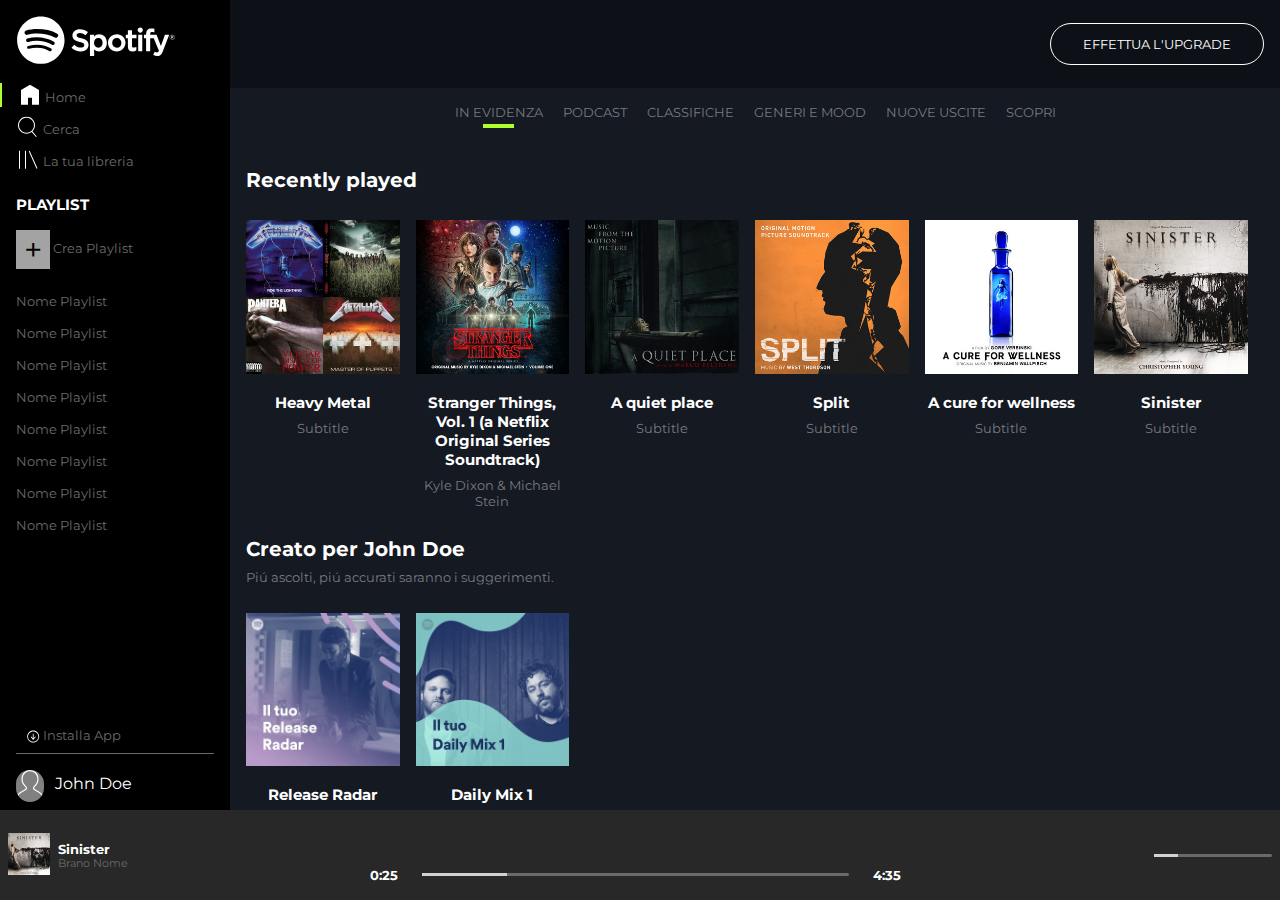
==== bonus/index.html @ 0488bb88 "bonus initial commit" ====
<!DOCTYPE html>
<html lang="en">
<head>
    <meta charset="UTF-8">
    <meta http-equiv="X-UA-Compatible" content="IE=edge">
    <meta name="viewport" content="width=device-width, initial-scale=1.0">
    <link rel="stylesheet" href="https://cdnjs.cloudflare.com/ajax/libs/font-awesome/6.2.0/css/all.min.css" integrity="sha512-xh6O/CkQoPOWDdYTDqeRdPCVd1SpvCA9XXcUnZS2FmJNp1coAFzvtCN9BmamE+4aHK8yyUHUSCcJHgXloTyT2A==" crossorigin="anonymous" referrerpolicy="no-referrer" />
    <link rel="preconnect" href="https://fonts.googleapis.com">
    <link rel="preconnect" href="https://fonts.gstatic.com" crossorigin>
    <link href="https://fonts.googleapis.com/css2?family=Montserrat:wght@600;800&display=swap" rel="stylesheet">
    <link rel="stylesheet" href="./assets/style.css">
    <title>Spotify Web</title>
</head>
<body>
    <div class="container">
        <div class="area_top d-flex">
            <div class="sidebar d-flex">
                <div class="sidebar_top">
                    <div class="logo">
                        <img class="large_logo" src="./assets/img/logo.svg" alt="">
                        <img class="small_logo" src="./assets/img/logo-small.svg" alt="">
                    </div>

                    <div class="menu">
                        <ul>
                            <li>
                                <img class="border_green" src="./assets/img/home.svg" alt="">
                                <span class="small_none">Home</span>
                            </li>
                            <li>
                                <img src="./assets/img/search.svg" alt="">
                                <span class="small_none">Cerca</span>
                            </li>
                            <li>
                                <img src="./assets/img/libreria.svg" alt="">
                                <span class="small_none">La tua libreria</span>
                            </li>
                        </ul>
                    </div>

                    <div class="playlist">
                        <h3>PLAYLIST</h3>
                        <div class="add_playlist">
                            <span id="add_grey">+</span>
                            <span> Crea Playlist</span>
                        </div>
                        <ul>
                            <li>
                                Nome Playlist
                            </li>
                            <li>
                                Nome Playlist
                            </li>
                            <li>
                                Nome Playlist
                            </li>
                            <li>
                                Nome Playlist
                            </li>
                            <li>
                                Nome Playlist
                            </li>
                            <li>
                                Nome Playlist
                            </li>
                            <li>
                                Nome Playlist
                            </li>
                            <li>
                                Nome Playlist
                            </li>
                        </ul>
                    </div>
                </div>

                <div class="sidebar_bottom">
                    <div class="install">
                        <img src="./assets/img/download.svg" alt="">
                        <span class="small_none"> Installa App</span>
                    </div>
                    <div class="account">
                        <img src="./assets/img/profile.svg" alt="">
                        <span class="small_none"> John Doe</span>
                    </div>
                </div>
            </div>
            <!--/.sidebar-->

            <div class="area_content">
                <div class="upgrade d-flex">
                    <div class="button_upgrade">
                        <a href="#">EFFETTUA L'UPGRADE</a>
                    </div>
                </div>
                <div class="contents">
                    <div class="contents_menu">
                        <ul class="d-flex">
                            <li>
                                <span>IN EVIDENZA</span>
                                <hr>
                            </li>
                            <li>
                                <span>PODCAST</span>
                            </li>
                            <li>
                                <span>CLASSIFICHE</span>
                            </li>
                            <li>
                                <span>GENERI E MOOD</span>
                            </li>
                            <li>
                                <span>NUOVE USCITE</span>
                            </li>
                            <li>
                                <span>SCOPRI</span>
                            </li>
                        </ul>
                    </div>

                    <div class="contents_albums recently">
                        <h2>Recently played</h2>
                        <div class="albums d-flex">
                            <div class="album">
                                <div class="photo">
                                    <div class="overlay overlay_s">
                                        <i class="fa-regular fa-circle-play"></i>
                                    </div>
                                    <img src="./assets/img/metal_lifting.jpg" alt="">
                                </div>
                                <h3>Heavy Metal</h3>
                                <p>Subtitle</p>
                            </div>
                            <div class="album">
                                <div class="photo">
                                    <img src="./assets/img/stranger.jpeg" alt="">
                                </div>
                                <h3>Stranger Things, Vol. 1 (a Netflix Original Series Soundtrack)</h3>
                                <p>Kyle Dixon & Michael Stein</p>
                            </div>
                            <div class="album">
                                <div class="photo">
                                    <div class="overlay overlay_lg">
                                        <i class="fa-regular fa-circle-play"></i>
                                    </div>
                                    <img src="./assets/img/aquietplace.jpeg" alt="">
                                </div>
                                <h3>A quiet place</h3>
                                <p>Subtitle</p>
                            </div>
                            <div class="album">
                                <div class="photo">
                                    <img src="./assets/img/split.jpeg" alt="">
                                </div>
                                <h3>Split</h3>
                                <p>Subtitle</p>
                            </div>
                            <div class="album">
                                <div class="photo">
                                    <img src="./assets/img/cure.jpeg" alt="">
                                </div>
                                <h3>A cure for wellness</h3>
                                <p>Subtitle</p>
                            </div>
                            <div class="album">
                                <div class="photo">
                                    <img src="./assets/img/sinister.jpeg" alt="">
                                </div>
                                <h3>Sinister</h3>
                                <p>Subtitle</p>
                            </div>
                        </div>
                        
                    </div>

                    <div class="contents_albums for_you">
                        <h2>Creato per John Doe</h2>
                        <p>Piú ascolti, piú accurati saranno i suggerimenti.</p>
                        <div class="albums d-flex">
                            <div class="album">
                                <div class="photo">
                                    <img src="./assets/img/radar.jpeg" alt="">
                                </div>
                                <h3>Release Radar</h3>
                            </div>
                            <div class="album">
                                <div class="photo">
                                    <img src="./assets/img/mixdaily.jpeg" alt="">
                                </div>
                                <h3>Daily Mix 1</h3>
                            </div>
                        </div>
                   </div>

                   <div class="contents_albums for_you">
                       <h2>Artisti piú popolari</h2>
                       <p>Piú ascolti, piú accurati saranno i suggerimenti.</p>
                       <div class="albums d-flex">
                           <div class="album">
                              <div class="photo round">
                                  <img src="./assets/img/youg.jpeg" alt="">
                              </div>
                              <h3>Lana del Rey</h3>
                            </div>
                            <div class="album">
                               <div class="photo round">
                                   <img src="./assets/img/einaudi.jpeg" alt="">
                                </div>
                                <h3>Ludovico Einaudi</h3>
                            </div>
                        </div>
                    </div>
                </div>
            </div>
            <!--/.area_content-->

        </div>
        <!--/.area_top-->

        <div class="area_bottom d-flex">
            <div class="left d-flex">
                <div class="player_left">
                    <img src="./assets/img/sinister.jpeg" alt="">
                </div>
                <div class="song_name">
                    <p>Sinister</p>
                    <p>Brano Nome</p>
                </div>
                <div class="icons_left">
                    <i class="fa-regular fa-heart"></i>
                    <i class="fa-regular fa-folder"></i>
                </div>
            </div>

            <div class="center">
                <div class="center_top">
                    <i class="fa-solid fa-shuffle"></i>
                    <i class="fa-solid fa-backward-step"></i>
                    <i class="fa-regular fa-circle-play"></i>
                    <i class="fa-solid fa-forward-step"></i>
                    <i class="fa-solid fa-arrow-rotate-right"></i>
                </div>
                <div class="center_bottom d-flex">
                    <p>0:25</p>
                    <div class="progressbar">
                        <div class="color_section"></div>
                    </div>
                    <p>4:35</p>
                </div>
            </div>

            <div class="right d-flex">
                <div class="icons_right d-flex">
                    <i class="fa-solid fa-list-ul"></i>
                    <i class="fa-solid fa-display"></i>
                    <i class="fa-solid fa-volume-high"></i>
                </div>
                <div class="soundbar">
                    <div class="color_section"></div>
                </div>

            </div>
        </div>
        <!--/.area_bottom-->
    </div>
</body>
</html>
---- bonus/assets/style.css ----
*{
    margin: 0;
    padding: 0;
    box-sizing: border-box;
}

:root{
    --sp-bkg-sidebar: #000000;
    --sp-bkg-primary: #141922;
    --sp-bkg-bottom: #282828;
    --sp-text-sidebar: #6a6a6a;
    --sp-text-secondary: #787A7F;
    --sp-bkg-user: #808080;
    --sp-bkg-add: #A3A3A3;
    --sp-home-soundbar: #D2D2D2;
    --sp-text-primary: #FFFFFF;
    --sp-selection: #ADFF2F;
}

body{
    font-family: 'Montserrat', sans-serif;
    font-size: 13px;
}

.container{
    width: 100%;
    height: 100vh;
    margin: 0 auto;
}

img{
    max-width: 100%;
}

li{
    list-style: none;
}

.d-flex{
    display: flex;
}

/*#region area top*/
.area_top{
    height: calc(100vh - 90px);
    flex-wrap: nowrap;
}
/*#region sidebar*/
.sidebar{
    width: calc((100% / 12)* 2);
    min-width: 230px;
    flex-direction: column;
    justify-content: space-between;
    background-color: var(--sp-bkg-sidebar);
    color: var(--sp-text-sidebar);
    padding: 1rem 1rem 0.5rem;
    overflow: hidden;
}
.logo img{
    height: 3rem;
}
.small_logo{
    display: none;
}

.menu{
    padding: 1rem 0;
}
.menu img{
    height: 1.5rem;
    margin-bottom: 0.5rem;
    vertical-align: middle;
    color: var(--sp-text-sidebar);
}
.border_green{
    padding-left: 1rem;
    margin-left: -1rem;
    border-left: 2px solid var(--sp-selection);
}
.playlist h3{
    color: var(--sp-text-primary);
    margin-bottom: 1rem;
}
.playlist #add_grey{
    font-size: xx-large;
    background-color: var(--sp-bkg-add);
    color: var(--sp-bkg-sidebar);
    padding: 0 0.5rem;
    vertical-align: middle;
}
.playlist ul{
    padding: 1rem 0;
}
.playlist li{
    line-height: 2rem;
}
.install{
    padding: 0.5rem;
    margin-bottom: 1rem;
    border-bottom: 1px solid var(--sp-text-sidebar);
}
.install img{
    height: 1rem;
    color: var(--sp-text-sidebar);
    vertical-align: middle;
}
.account img{
    height: 2rem;
    background-color: var(--sp-bkg-user);
    border-radius: 50px;
    vertical-align: middle;
}
.account span{
    color: var(--sp-text-primary);
    font-size: larger;
    padding-left: 0.5rem;
}

.menu li:hover,
.add_playlist:hover,
#add_grey:hover,
.playlist li:hover,
.install:hover{
    color: var(--sp-text-primary);
    cursor: pointer;
}
/*#endregion sidebar*/

/*#region area content*/
.area_content{
    width: calc((100% / 12)* 10);
    background-color: var(--sp-bkg-primary);
    color: var(--sp-text-secondary);
}
/* upgrade */
.upgrade{
    position: sticky;
    top: 0;
    width: 100%;
    background-color: rgba(0,0,0,0.3) ;
    justify-content: flex-end;
}
.button_upgrade{
    margin: 2.25rem 1rem;
}
.button_upgrade a{
    text-decoration: none;
    color: var(--sp-text-primary);
    padding: 0.75rem 2rem;
    border: 1px solid var(--sp-text-primary);
    border-radius: 30px;
}
.button_upgrade:hover{
    cursor: pointer;
    transform: scale(1.2);
}
/* contents */
.contents{
    padding: 1rem;
    overflow-y: auto;
    height: calc(100% - 90px);
}
.contents_menu ul{
    justify-content: center; 
}
.contents_menu li{
    padding: 0 10px 16px;
    text-align: -webkit-center;
}
hr{
    width: 35%;
    border: 2px solid var(--sp-selection);
    margin-top: 0.25rem;
}
.contents_menu li:hover{
    color: var(--sp-text-primary);
    cursor: pointer;
}
.contents_albums{
    margin: 1.5rem 0;
}
.albums{
    gap: 1rem;
    margin: 1.75rem 0;
}
.album{
    width: calc(100% / 6 - 1rem);
    text-align: center;
}
.contents_albums h2,
.contents_albums h3,
.album .fa-regular{
    color: var(--sp-text-primary);
}
.album .photo{
    display: inline-block;
    position: relative;
}
.overlay{
    position: absolute;
    width: 100%;
    height: calc(100% - 1.25rem);
    display: flex;
    justify-content: center;
    align-items: center;
    background-color: rgba(0, 0, 0, 0.4);
}
.overlay_s{
    display: none;
}
.album .fa-regular{
    font-size: 3.75rem;
}
.album p,
.contents_albums p{
    margin-top: 0.5rem;
}
.album img{
    margin-bottom: 1rem;
}
.round img{
    height: 100%;
    object-fit: cover;
    border-radius: 50%;
}
/*endregion area content*/
/*endregion area top*/

/*region area bottom*/
.area_bottom{
    height: 90px;
    flex-wrap: nowrap;
    justify-content: space-between;
    align-items: center;
    background-color: var(--sp-bkg-bottom);
    color: var(--sp-text-sidebar);
    padding: 0.5rem;
}
.area_bottom .left,
.area_bottom .right{
    flex-grow: 1;
    align-items: center;
}
.area_bottom .right{
    flex-wrap: nowrap;
    justify-content: end;
    align-items: center;
}
.area_bottom .center{
    flex-grow: 3;
    text-align: center;
}
.player_left img{
    height: 42px;
}
.song_name p:first-child,
.center_bottom p{
    color: var(--sp-text-primary);
    font-weight: bold;
}
.song_name p:last-child{
    font-size: smaller;
}
.song_name{
    margin-left: 0.5rem;
}
.icons_left .fa-regular{
    font-size: 1rem;
    margin: 6px;
}
.center_top i{
    vertical-align: middle;
}
.center_top i,
.icons_right i{
    color: var(--sp-text-primary);
    font-size: 15px;
    margin: 6px;
}
.center_top .fa-regular{
    font-size: 2rem;
    margin: 6px 22px;
}
.center_bottom{
    align-items: center;
    justify-content: center;
}
.center_bottom p{
    margin: 0 1.5rem;
}
.progressbar{
    width: 427px;
}
.progressbar,
.soundbar{
    height: 3px;
    border-radius: 20px;
    background-color: var(--sp-text-sidebar);
}
.color_section{
    width: 20%;
    height: 100%;
    background-color: var(--sp-home-soundbar);
}
.soundbar{
    width: 118px;
}
/*#endregion area bottom*/
/*#region responsive*/
@media screen and (max-width:878px) {
  .contents_menu .d-flex,
  .contents_albums .d-flex{
    flex-wrap: wrap;
  } 
  .album{
    width: calc(100% / 4 - 1rem);
  } 
  .overlay{
    display: none;
  }
  .song_name{
    margin-right: 2rem;
  }
  .center_bottom p{
    margin: 0 1rem;
  }
  .progressbar{
    width: 246px;
  }
}

@media screen and (max-width:639px) {
  .contents_menu .d-flex,
  .contents_albums .d-flex{
    flex-wrap: wrap;
  }  
  .album{
    width: calc(100% / 2 - 1rem);
  }
  .overlay_lg{
    display: none;
  }
  .overlay_s{
    display: flex;
  }
  .song_name{
    margin-right: 1.75rem;
  }
  .center_bottom p{
    margin: 0 0.5rem;
  }
  .progressbar{
    width: 145px;
  }
  .soundbar{
    width: 104px;
  }
}

@media screen and (max-width:552px) {
   .sidebar{
    min-width: 50px;
    align-items: center;
   }
   .small_logo{
    display: flex;
   }
   .large_logo{
    display: none;
   } 
   .small_none{
    display: none;
   }
   .menu{
    text-align: center;
   }
   .border_green{
    border-style: none;
   }
   .playlist{
    display: none;
   }
   .install{
    border-style: none;
   }
   .contents_menu .d-flex,
   .contents_albums .d-flex{
    flex-wrap: wrap;
  }  
  .album{
    width: calc(100% / 2 - 1rem);
  }
  .overlay{
    display: none;
  }
  .song_name{
    margin-right: 1rem;
  }
  .player_left img{
    object-fit: scale-down;
  }
  .progressbar{
    width: 128px;
  }
  .soundbar{
    width: 85px;
  }
}
/*#endregion responsive*/
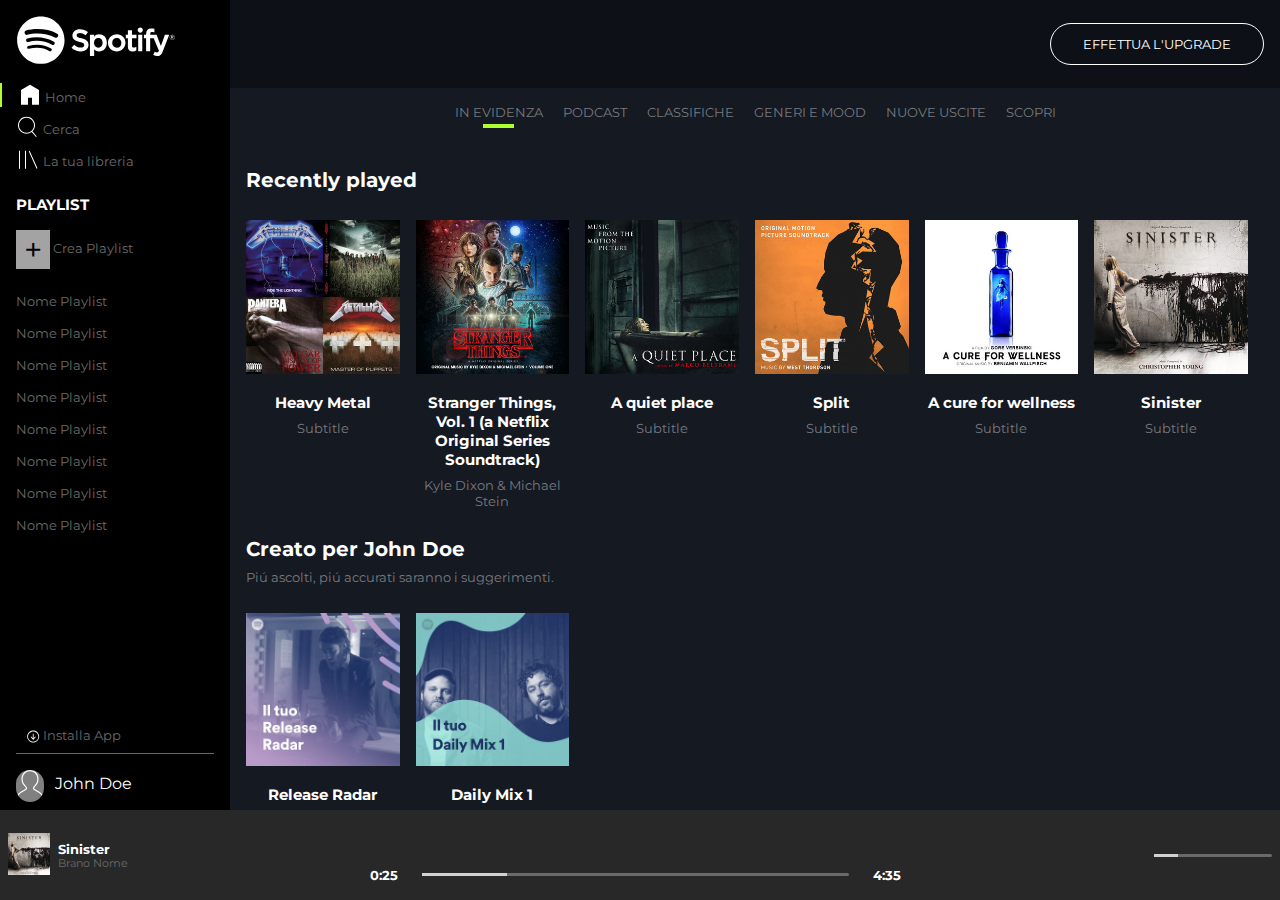
==== commit 094eea6e: "albums overlay hover" ====
--- a/bonus/index.html
+++ b/bonus/index.html
@@ -122,7 +122,7 @@
                         <div class="albums d-flex">
                             <div class="album">
                                 <div class="photo">
-                                    <div class="overlay overlay_s">
+                                    <div class="overlay">
                                         <i class="fa-regular fa-circle-play"></i>
                                     </div>
                                     <img src="./assets/img/metal_lifting.jpg" alt="">
@@ -132,6 +132,9 @@
                             </div>
                             <div class="album">
                                 <div class="photo">
+                                    <div class="overlay">
+                                        <i class="fa-regular fa-circle-play"></i>
+                                    </div>
                                     <img src="./assets/img/stranger.jpeg" alt="">
                                 </div>
                                 <h3>Stranger Things, Vol. 1 (a Netflix Original Series Soundtrack)</h3>
@@ -139,7 +142,7 @@
                             </div>
                             <div class="album">
                                 <div class="photo">
-                                    <div class="overlay overlay_lg">
+                                    <div class="overlay">
                                         <i class="fa-regular fa-circle-play"></i>
                                     </div>
                                     <img src="./assets/img/aquietplace.jpeg" alt="">
@@ -149,6 +152,9 @@
                             </div>
                             <div class="album">
                                 <div class="photo">
+                                    <div class="overlay">
+                                        <i class="fa-regular fa-circle-play"></i>
+                                    </div>
                                     <img src="./assets/img/split.jpeg" alt="">
                                 </div>
                                 <h3>Split</h3>
@@ -156,6 +162,9 @@
                             </div>
                             <div class="album">
                                 <div class="photo">
+                                    <div class="overlay">
+                                        <i class="fa-regular fa-circle-play"></i>
+                                    </div>
                                     <img src="./assets/img/cure.jpeg" alt="">
                                 </div>
                                 <h3>A cure for wellness</h3>
@@ -163,6 +172,9 @@
                             </div>
                             <div class="album">
                                 <div class="photo">
+                                    <div class="overlay">
+                                        <i class="fa-regular fa-circle-play"></i>
+                                    </div>
                                     <img src="./assets/img/sinister.jpeg" alt="">
                                 </div>
                                 <h3>Sinister</h3>
@@ -178,12 +190,18 @@
                         <div class="albums d-flex">
                             <div class="album">
                                 <div class="photo">
+                                    <div class="overlay">
+                                        <i class="fa-regular fa-circle-play"></i>
+                                    </div>
                                     <img src="./assets/img/radar.jpeg" alt="">
                                 </div>
                                 <h3>Release Radar</h3>
                             </div>
                             <div class="album">
                                 <div class="photo">
+                                    <div class="overlay">
+                                        <i class="fa-regular fa-circle-play"></i>
+                                    </div>
                                     <img src="./assets/img/mixdaily.jpeg" alt="">
                                 </div>
                                 <h3>Daily Mix 1</h3>
@@ -197,12 +215,18 @@
                        <div class="albums d-flex">
                            <div class="album">
                               <div class="photo round">
+                                <div class="overlay">
+                                    <i class="fa-regular fa-circle-play"></i>
+                                </div>
                                   <img src="./assets/img/youg.jpeg" alt="">
                               </div>
                               <h3>Lana del Rey</h3>
                             </div>
                             <div class="album">
                                <div class="photo round">
+                                <div class="overlay">
+                                    <i class="fa-regular fa-circle-play"></i>
+                                </div>
                                    <img src="./assets/img/einaudi.jpeg" alt="">
                                 </div>
                                 <h3>Ludovico Einaudi</h3>
--- a/bonus/assets/style.css
+++ b/bonus/assets/style.css
@@ -205,8 +205,12 @@
     align-items: center;
     background-color: rgba(0, 0, 0, 0.4);
 }
-.overlay_s{
+.overlay{
     display: none;
+}
+.photo:hover .overlay{
+    display: flex;
+    cursor: pointer;
 }
 .album .fa-regular{
     font-size: 3.75rem;
@@ -221,6 +225,9 @@
 .round img{
     height: 100%;
     object-fit: cover;
+    border-radius: 50%;
+}
+.round .overlay{
     border-radius: 50%;
 }
 /*endregion area content*/
@@ -273,13 +280,17 @@
 }
 .center_top i,
 .icons_right i{
-    color: var(--sp-text-primary);
     font-size: 15px;
     margin: 6px;
 }
 .center_top .fa-regular{
+    color: var(--sp-text-primary);
     font-size: 2rem;
     margin: 6px 22px;
+}
+.center_top .fa-regular:hover{
+    cursor: pointer;
+    transform: scale(1.2);
 }
 .center_bottom{
     align-items: center;
@@ -302,9 +313,21 @@
     height: 100%;
     background-color: var(--sp-home-soundbar);
 }
+.color_section:hover{
+    background-color: var(--sp-selection);
+    cursor: pointer;
+}
 .soundbar{
     width: 118px;
 }
+.song_name:hover,
+.icons_left:hover,
+.icons_right:hover,
+.center_top .fa-solid:hover{
+    color: var(--sp-text-primary);
+    cursor: pointer;
+}
+
 /*#endregion area bottom*/
 /*#region responsive*/
 @media screen and (max-width:878px) {
@@ -315,9 +338,6 @@
   .album{
     width: calc(100% / 4 - 1rem);
   } 
-  .overlay{
-    display: none;
-  }
   .song_name{
     margin-right: 2rem;
   }
@@ -337,12 +357,6 @@
   .album{
     width: calc(100% / 2 - 1rem);
   }
-  .overlay_lg{
-    display: none;
-  }
-  .overlay_s{
-    display: flex;
-  }
   .song_name{
     margin-right: 1.75rem;
   }
@@ -390,9 +404,6 @@
   .album{
     width: calc(100% / 2 - 1rem);
   }
-  .overlay{
-    display: none;
-  }
   .song_name{
     margin-right: 1rem;
   }
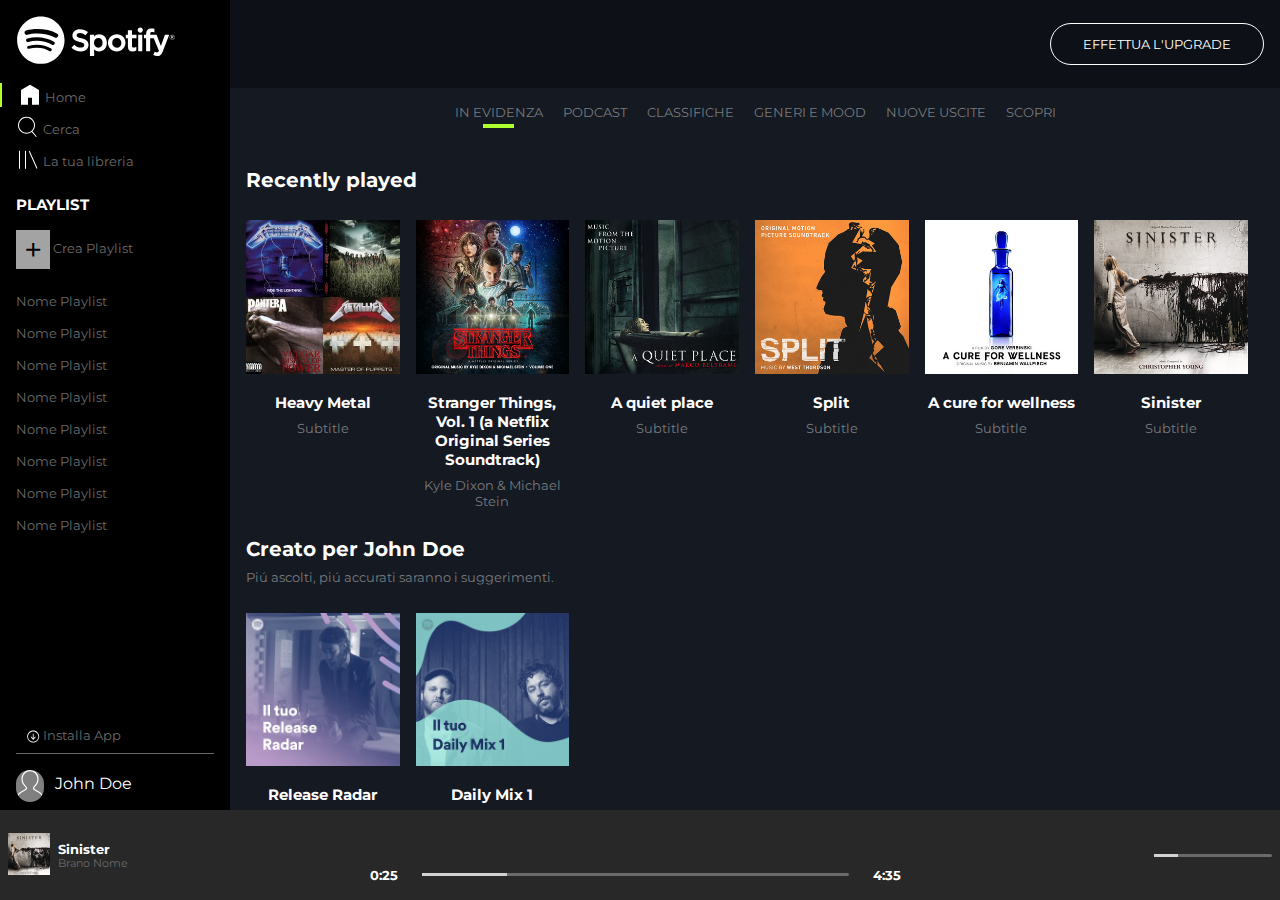
==== commit 660af889: "soundbar & progressbar hover effects" ====
--- a/bonus/index.html
+++ b/bonus/index.html
@@ -265,8 +265,9 @@
                 </div>
                 <div class="center_bottom d-flex">
                     <p>0:25</p>
-                    <div class="progressbar">
+                    <div class="progressbar d-flex">
                         <div class="color_section"></div>
+                        <div class="shot"></div>
                     </div>
                     <p>4:35</p>
                 </div>
@@ -278,8 +279,9 @@
                     <i class="fa-solid fa-display"></i>
                     <i class="fa-solid fa-volume-high"></i>
                 </div>
-                <div class="soundbar">
+                <div class="soundbar d-flex">
                     <div class="color_section"></div>
+                    <div class="shot"></div>
                 </div>
 
             </div>
--- a/bonus/assets/style.css
+++ b/bonus/assets/style.css
@@ -304,6 +304,8 @@
 }
 .progressbar,
 .soundbar{
+    flex-wrap: nowrap;
+    align-items: center;
     height: 3px;
     border-radius: 20px;
     background-color: var(--sp-text-sidebar);
@@ -313,7 +315,19 @@
     height: 100%;
     background-color: var(--sp-home-soundbar);
 }
-.color_section:hover{
+.shot{
+    width: 12px;
+    height: 12px;
+    background-color: var(--sp-text-primary);
+    border-radius: 50%;
+    display: none;
+}
+.soundbar:hover .shot,
+.progressbar:hover .shot{
+    display: flex;
+}
+.soundbar:hover .color_section,
+.progressbar:hover .color_section{
     background-color: var(--sp-selection);
     cursor: pointer;
 }
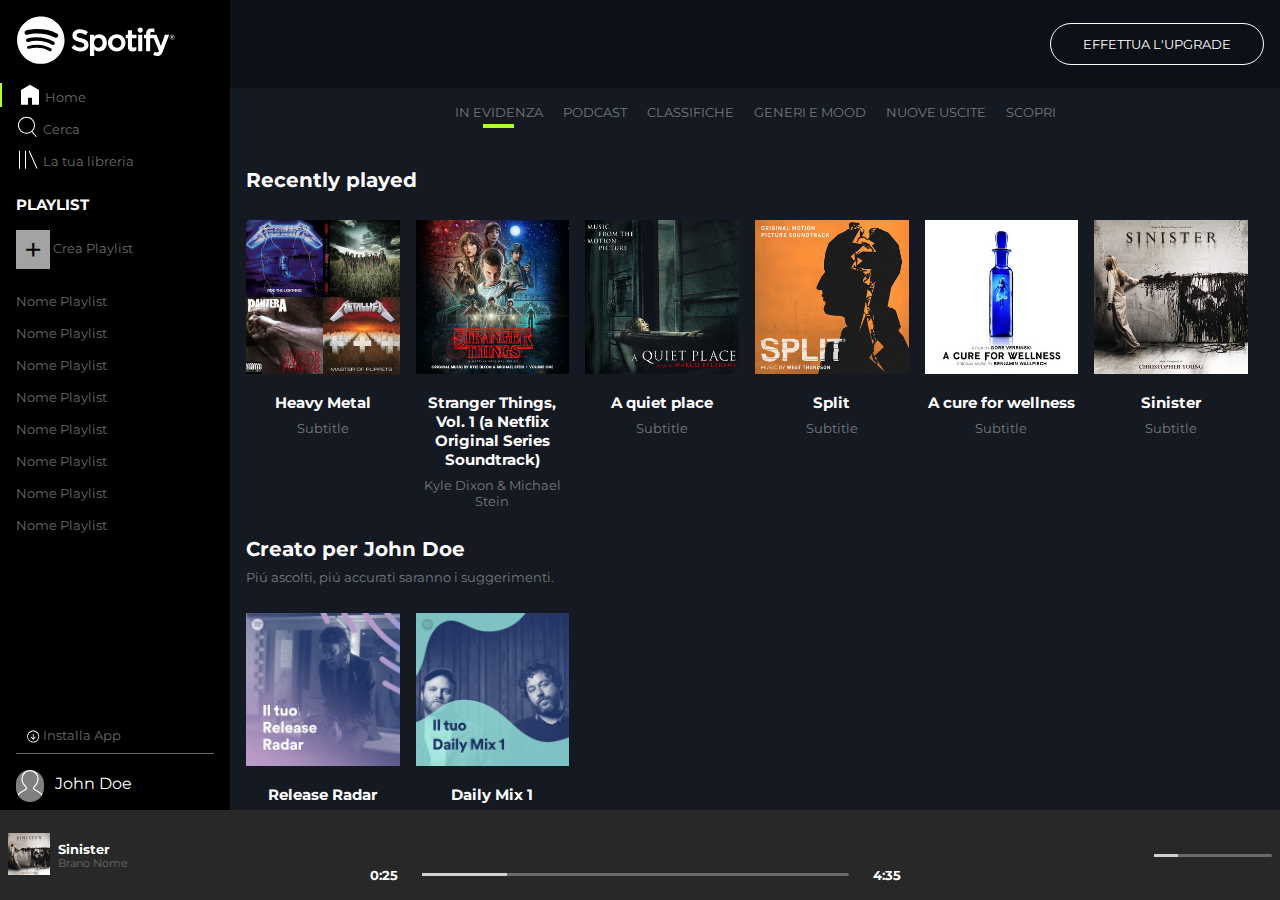
==== commit 69164ed7: "album display none different screen size" ====
--- a/bonus/index.html
+++ b/bonus/index.html
@@ -140,7 +140,7 @@
                                 <h3>Stranger Things, Vol. 1 (a Netflix Original Series Soundtrack)</h3>
                                 <p>Kyle Dixon & Michael Stein</p>
                             </div>
-                            <div class="album">
+                            <div class="album s_none">
                                 <div class="photo">
                                     <div class="overlay">
                                         <i class="fa-regular fa-circle-play"></i>
@@ -150,7 +150,7 @@
                                 <h3>A quiet place</h3>
                                 <p>Subtitle</p>
                             </div>
-                            <div class="album">
+                            <div class="album s_none">
                                 <div class="photo">
                                     <div class="overlay">
                                         <i class="fa-regular fa-circle-play"></i>
@@ -160,7 +160,7 @@
                                 <h3>Split</h3>
                                 <p>Subtitle</p>
                             </div>
-                            <div class="album">
+                            <div class="album s_m_none ">
                                 <div class="photo">
                                     <div class="overlay">
                                         <i class="fa-regular fa-circle-play"></i>
@@ -170,7 +170,7 @@
                                 <h3>A cure for wellness</h3>
                                 <p>Subtitle</p>
                             </div>
-                            <div class="album">
+                            <div class="album s_m_none">
                                 <div class="photo">
                                     <div class="overlay">
                                         <i class="fa-regular fa-circle-play"></i>
--- a/bonus/assets/style.css
+++ b/bonus/assets/style.css
@@ -258,7 +258,7 @@
     text-align: center;
 }
 .player_left img{
-    height: 42px;
+    width: 42px;
 }
 .song_name p:first-child,
 .center_bottom p{
@@ -352,6 +352,9 @@
   .album{
     width: calc(100% / 4 - 1rem);
   } 
+  .s_m_none{
+    display: none;
+  }
   .song_name{
     margin-right: 2rem;
   }
@@ -371,6 +374,10 @@
   .album{
     width: calc(100% / 2 - 1rem);
   }
+  .s_none,
+  .s_m_none{
+    display: none;
+  }
   .song_name{
     margin-right: 1.75rem;
   }
@@ -393,21 +400,18 @@
    .small_logo{
     display: flex;
    }
-   .large_logo{
+   .large_logo,
+   .small_none,
+   .playlist,
+   .fa-folder,
+   .fa-list-ul,
+   .fa-display{
     display: none;
    } 
-   .small_none{
-    display: none;
-   }
    .menu{
     text-align: center;
    }
-   .border_green{
-    border-style: none;
-   }
-   .playlist{
-    display: none;
-   }
+   .border_green,
    .install{
     border-style: none;
    }
@@ -418,6 +422,9 @@
   .album{
     width: calc(100% / 2 - 1rem);
   }
+  .s_none,
+  .s_m_none{
+    display: none;
   .song_name{
     margin-right: 1rem;
   }
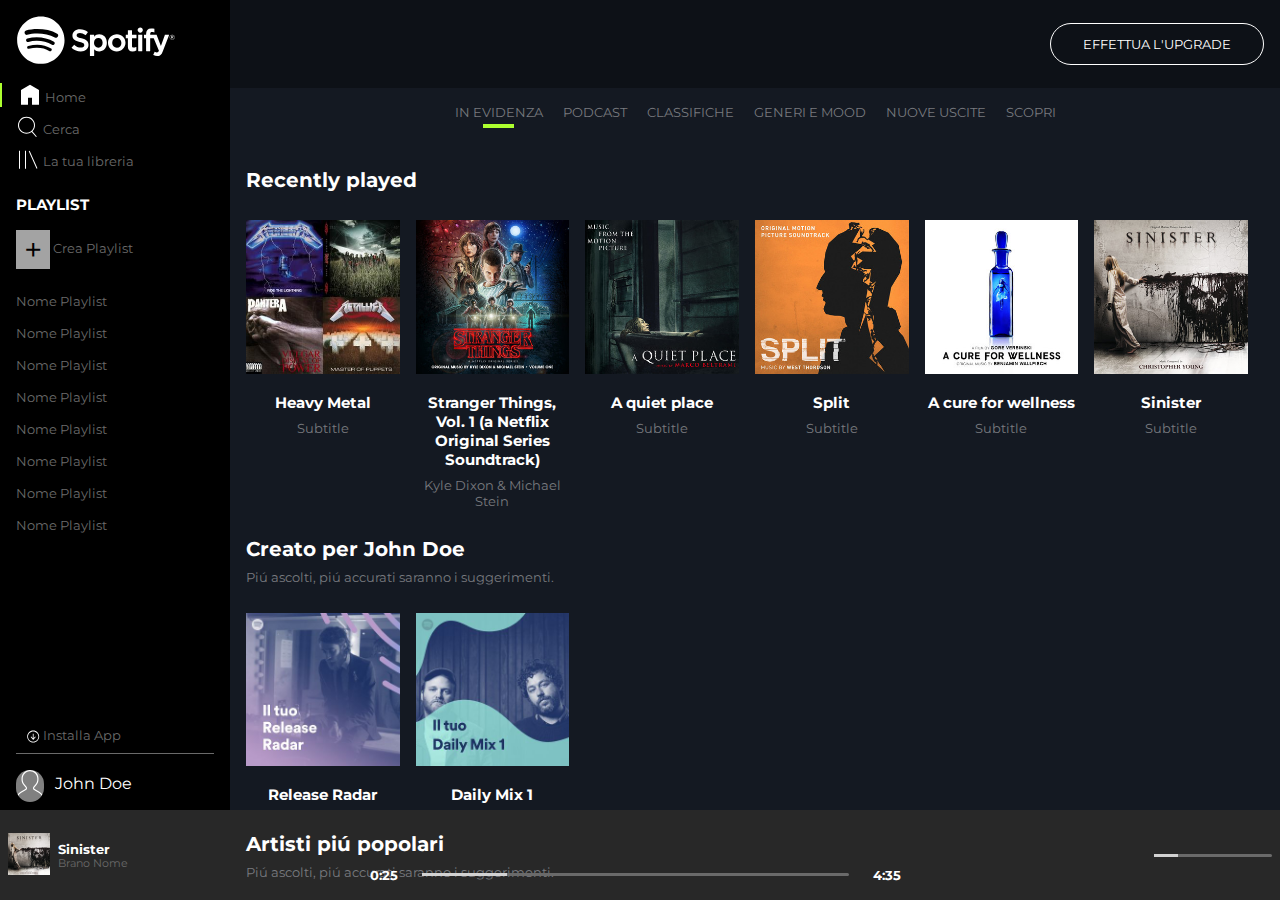
==== commit 8685d942: "mobile version" ====
--- a/bonus/index.html
+++ b/bonus/index.html
@@ -1,292 +1,353 @@
 <!DOCTYPE html>
 <html lang="en">
-<head>
-    <meta charset="UTF-8">
-    <meta http-equiv="X-UA-Compatible" content="IE=edge">
-    <meta name="viewport" content="width=device-width, initial-scale=1.0">
-    <link rel="stylesheet" href="https://cdnjs.cloudflare.com/ajax/libs/font-awesome/6.2.0/css/all.min.css" integrity="sha512-xh6O/CkQoPOWDdYTDqeRdPCVd1SpvCA9XXcUnZS2FmJNp1coAFzvtCN9BmamE+4aHK8yyUHUSCcJHgXloTyT2A==" crossorigin="anonymous" referrerpolicy="no-referrer" />
-    <link rel="preconnect" href="https://fonts.googleapis.com">
-    <link rel="preconnect" href="https://fonts.gstatic.com" crossorigin>
-    <link href="https://fonts.googleapis.com/css2?family=Montserrat:wght@600;800&display=swap" rel="stylesheet">
-    <link rel="stylesheet" href="./assets/style.css">
-    <title>Spotify Web</title>
-</head>
-<body>
-    <div class="container">
-        <div class="area_top d-flex">
-            <div class="sidebar d-flex">
-                <div class="sidebar_top">
-                    <div class="logo">
-                        <img class="large_logo" src="./assets/img/logo.svg" alt="">
-                        <img class="small_logo" src="./assets/img/logo-small.svg" alt="">
+    <head>
+        <meta charset="UTF-8">
+        <meta http-equiv="X-UA-Compatible" content="IE=edge">
+        <meta name="viewport" content="width=device-width, initial-scale=1.0">
+        <link rel="stylesheet" href="https://cdnjs.cloudflare.com/ajax/libs/font-awesome/6.2.0/css/all.min.css" integrity="sha512-xh6O/CkQoPOWDdYTDqeRdPCVd1SpvCA9XXcUnZS2FmJNp1coAFzvtCN9BmamE+4aHK8yyUHUSCcJHgXloTyT2A==" crossorigin="anonymous" referrerpolicy="no-referrer" />
+        <link rel="preconnect" href="https://fonts.googleapis.com">
+        <link rel="preconnect" href="https://fonts.gstatic.com" crossorigin>
+        <link href="https://fonts.googleapis.com/css2?family=Montserrat:wght@600;800&display=swap" rel="stylesheet">
+        <link rel="stylesheet" href="./assets/style.css">
+        <title>Spotify Web</title>
+    </head>
+    <body>
+        <div class="container">
+            <div class="area_top d-flex">
+                <div class="sidebar d-flex">
+                    <div class="sidebar_top">
+                        <div class="logo">
+                            <img class="large_logo" src="./assets/img/logo.svg" alt="">
+                            <img class="small_logo" src="./assets/img/logo-small.svg" alt="">
+                        </div>
+    
+                        <div class="menu">
+                            <ul>
+                                <li>
+                                    <img class="border_green" src="./assets/img/home.svg" alt="">
+                                    <span class="small_none">Home</span>
+                                </li>
+                                <li>
+                                    <img src="./assets/img/search.svg" alt="">
+                                    <span class="small_none">Cerca</span>
+                                </li>
+                                <li>
+                                    <img src="./assets/img/libreria.svg" alt="">
+                                    <span class="small_none">La tua libreria</span>
+                                </li>
+                            </ul>
+                        </div>
+    
+                        <div class="playlist">
+                            <h3>PLAYLIST</h3>
+                            <div class="add_playlist">
+                                <span id="add_grey">+</span>
+                                <span> Crea Playlist</span>
+                            </div>
+                            <ul>
+                                <li>
+                                    Nome Playlist
+                                </li>
+                                <li>
+                                    Nome Playlist
+                                </li>
+                                <li>
+                                    Nome Playlist
+                                </li>
+                                <li>
+                                    Nome Playlist
+                                </li>
+                                <li>
+                                    Nome Playlist
+                                </li>
+                                <li>
+                                    Nome Playlist
+                                </li>
+                                <li>
+                                    Nome Playlist
+                                </li>
+                                <li>
+                                    Nome Playlist
+                                </li>
+                            </ul>
+                        </div>
+                    </div>
+    
+                    <div class="sidebar_bottom">
+                        <div class="install">
+                            <img src="./assets/img/download.svg" alt="">
+                            <span class="small_none"> Installa App</span>
+                        </div>
+                        <div class="account">
+                            <img src="./assets/img/profile.svg" alt="">
+                            <span class="small_none"> John Doe</span>
+                        </div>
+                    </div>
+                </div>
+                <!--/.sidebar-->
+    
+                <div class="area_content">
+                    <div class="upgrade d-flex">
+                        <div class="button_upgrade">
+                            <a href="#">EFFETTUA L'UPGRADE</a>
+                        </div>
+                    </div>
+                    <div class="contents">
+                        <div class="contents_menu">
+                            <ul class="d-flex">
+                                <li>
+                                    <span>IN EVIDENZA</span>
+                                    <hr>
+                                </li>
+                                <li>
+                                    <span>PODCAST</span>
+                                </li>
+                                <li>
+                                    <span>CLASSIFICHE</span>
+                                </li>
+                                <li>
+                                    <span>GENERI E MOOD</span>
+                                </li>
+                                <li>
+                                    <span>NUOVE USCITE</span>
+                                </li>
+                                <li>
+                                    <span>SCOPRI</span>
+                                </li>
+                            </ul>
+                        </div>
+    
+                        <div class="mobile">
+                            <div class="contents_mobile d-flex">
+                                <h2>Buon pomeriggio</h2>
+                                <div class="icons_mobile">
+                                    <i class="fa-regular fa-2x fa-bell"></i>
+                                    <i class="fa-solid fa-2x fa-clock-rotate-left"></i>
+                                    <i class="fa-solid fa-2x fa-gear"></i>
+                                </div>
+                            </div>
+    
+                            <div class="prefered_mobile d-flex">
+                                <div class="album_mobile d-flex">
+                                    <div class="photo_mb">
+                                        <img src="./assets/img/aquietplace.jpeg" alt="">
+                                    </div>
+                                    <div class="photo_mb_text">
+                                        <h4>Einaudi</h4>
+                                    </div>
+                                </div>
+                                <div class="album_mobile d-flex">
+                                    <div class="photo_mb">
+                                        <img src="./assets/img/metal_lifting.jpg" alt="">
+                                    </div>
+                                    <div class="photo_mb_text">
+                                        <h4>Heavy Metal</h4>
+                                    </div>
+                                </div>
+                            </div>
+                        </div>
+    
+                        <div class="contents_albums recently">
+                            <h2>Recently played</h2>
+                            <div class="albums d-flex">
+                                <div class="album">
+                                    <div class="photo">
+                                        <div class="overlay">
+                                            <i class="fa-regular fa-circle-play"></i>
+                                        </div>
+                                        <img src="./assets/img/metal_lifting.jpg" alt="">
+                                    </div>
+                                    <h3>Heavy Metal</h3>
+                                    <p>Subtitle</p>
+                                </div>
+                                <div class="album">
+                                    <div class="photo">
+                                        <div class="overlay">
+                                            <i class="fa-regular fa-circle-play"></i>
+                                        </div>
+                                        <img src="./assets/img/stranger.jpeg" alt="">
+                                    </div>
+                                    <h3>Stranger Things, Vol. 1 (a Netflix Original Series Soundtrack)</h3>
+                                    <p>Kyle Dixon & Michael Stein</p>
+                                </div>
+                                <div class="album s_none">
+                                    <div class="photo">
+                                        <div class="overlay">
+                                            <i class="fa-regular fa-circle-play"></i>
+                                        </div>
+                                        <img src="./assets/img/aquietplace.jpeg" alt="">
+                                    </div>
+                                    <h3>A quiet place</h3>
+                                    <p>Subtitle</p>
+                                </div>
+                                <div class="album s_none">
+                                    <div class="photo">
+                                        <div class="overlay">
+                                            <i class="fa-regular fa-circle-play"></i>
+                                        </div>
+                                        <img src="./assets/img/split.jpeg" alt="">
+                                    </div>
+                                    <h3>Split</h3>
+                                    <p>Subtitle</p>
+                                </div>
+                                <div class="album s_m_none ">
+                                    <div class="photo">
+                                        <div class="overlay">
+                                            <i class="fa-regular fa-circle-play"></i>
+                                        </div>
+                                        <img src="./assets/img/cure.jpeg" alt="">
+                                    </div>
+                                    <h3>A cure for wellness</h3>
+                                    <p>Subtitle</p>
+                                </div>
+                                <div class="album s_m_none">
+                                    <div class="photo">
+                                        <div class="overlay">
+                                            <i class="fa-regular fa-circle-play"></i>
+                                        </div>
+                                        <img src="./assets/img/sinister.jpeg" alt="">
+                                    </div>
+                                    <h3>Sinister</h3>
+                                    <p>Subtitle</p>
+                                </div>
+                            </div>
+                            
+                        </div>
+    
+                        <div class="contents_albums for_you">
+                            <h2>Creato per John Doe</h2>
+                            <p>Piú ascolti, piú accurati saranno i suggerimenti.</p>
+                            <div class="albums d-flex">
+                                <div class="album">
+                                    <div class="photo">
+                                        <div class="overlay">
+                                            <i class="fa-regular fa-circle-play"></i>
+                                        </div>
+                                        <img src="./assets/img/radar.jpeg" alt="">
+                                    </div>
+                                    <h3>Release Radar</h3>
+                                </div>
+                                <div class="album">
+                                    <div class="photo">
+                                        <div class="overlay">
+                                            <i class="fa-regular fa-circle-play"></i>
+                                        </div>
+                                        <img src="./assets/img/mixdaily.jpeg" alt="">
+                                    </div>
+                                    <h3>Daily Mix 1</h3>
+                                </div>
+                            </div>
+                       </div>
+    
+                       <div class="contents_albums for_you">
+                           <h2>Artisti piú popolari</h2>
+                           <p>Piú ascolti, piú accurati saranno i suggerimenti.</p>
+                           <div class="albums d-flex">
+                               <div class="album">
+                                  <div class="photo round">
+                                    <div class="overlay">
+                                        <i class="fa-regular fa-circle-play"></i>
+                                    </div>
+                                      <img src="./assets/img/youg.jpeg" alt="">
+                                  </div>
+                                  <h3>Lana del Rey</h3>
+                                </div>
+                                <div class="album">
+                                   <div class="photo round">
+                                    <div class="overlay">
+                                        <i class="fa-regular fa-circle-play"></i>
+                                    </div>
+                                       <img src="./assets/img/einaudi.jpeg" alt="">
+                                    </div>
+                                    <h3>Ludovico Einaudi</h3>
+                                </div>
+                            </div>
+                        </div>
+                    </div>
+                    <div class="mobile player_mobile d-flex">
+                        <div class="song_left d-flex">
+                            <img src="./assets/img/sinister.jpeg" alt="">
+                            <div class="song_text">
+                                <p>Sinister</p>
+                                <p>Brano Nome</p>
+                            </div>
+                        </div>
+                        <div class="song_right d-flex">
+                            <i class="fa-solid fa-play"></i>
+                        </div>
                     </div>
 
-                    <div class="menu">
-                        <ul>
+                </div>
+                <!--/.area_content-->
+            </div>
+            <!--/.area_top-->
+            
+            <div class="area_bottom d-flex">
+                <div class="mobile mobile_bottom">
+                    <div class="menu_mobile d-flex">
+                        <ul class="d-flex">
                             <li>
-                                <img class="border_green" src="./assets/img/home.svg" alt="">
-                                <span class="small_none">Home</span>
+                                <img src="./assets/img/home.svg" alt="">
+                                <p>Home</p>
                             </li>
                             <li>
                                 <img src="./assets/img/search.svg" alt="">
-                                <span class="small_none">Cerca</span>
+                                <p>Cerca</p>
                             </li>
                             <li>
                                 <img src="./assets/img/libreria.svg" alt="">
-                                <span class="small_none">La tua libreria</span>
+                                <p>La tua libreria</p>
                             </li>
                         </ul>
                     </div>
-
-                    <div class="playlist">
-                        <h3>PLAYLIST</h3>
-                        <div class="add_playlist">
-                            <span id="add_grey">+</span>
-                            <span> Crea Playlist</span>
-                        </div>
-                        <ul>
-                            <li>
-                                Nome Playlist
-                            </li>
-                            <li>
-                                Nome Playlist
-                            </li>
-                            <li>
-                                Nome Playlist
-                            </li>
-                            <li>
-                                Nome Playlist
-                            </li>
-                            <li>
-                                Nome Playlist
-                            </li>
-                            <li>
-                                Nome Playlist
-                            </li>
-                            <li>
-                                Nome Playlist
-                            </li>
-                            <li>
-                                Nome Playlist
-                            </li>
-                        </ul>
-                    </div>
-                </div>
-
-                <div class="sidebar_bottom">
-                    <div class="install">
-                        <img src="./assets/img/download.svg" alt="">
-                        <span class="small_none"> Installa App</span>
-                    </div>
-                    <div class="account">
-                        <img src="./assets/img/profile.svg" alt="">
-                        <span class="small_none"> John Doe</span>
-                    </div>
-                </div>
-            </div>
-            <!--/.sidebar-->
-
-            <div class="area_content">
-                <div class="upgrade d-flex">
-                    <div class="button_upgrade">
-                        <a href="#">EFFETTUA L'UPGRADE</a>
-                    </div>
-                </div>
-                <div class="contents">
-                    <div class="contents_menu">
-                        <ul class="d-flex">
-                            <li>
-                                <span>IN EVIDENZA</span>
-                                <hr>
-                            </li>
-                            <li>
-                                <span>PODCAST</span>
-                            </li>
-                            <li>
-                                <span>CLASSIFICHE</span>
-                            </li>
-                            <li>
-                                <span>GENERI E MOOD</span>
-                            </li>
-                            <li>
-                                <span>NUOVE USCITE</span>
-                            </li>
-                            <li>
-                                <span>SCOPRI</span>
-                            </li>
-                        </ul>
-                    </div>
-
-                    <div class="contents_albums recently">
-                        <h2>Recently played</h2>
-                        <div class="albums d-flex">
-                            <div class="album">
-                                <div class="photo">
-                                    <div class="overlay">
-                                        <i class="fa-regular fa-circle-play"></i>
-                                    </div>
-                                    <img src="./assets/img/metal_lifting.jpg" alt="">
-                                </div>
-                                <h3>Heavy Metal</h3>
-                                <p>Subtitle</p>
-                            </div>
-                            <div class="album">
-                                <div class="photo">
-                                    <div class="overlay">
-                                        <i class="fa-regular fa-circle-play"></i>
-                                    </div>
-                                    <img src="./assets/img/stranger.jpeg" alt="">
-                                </div>
-                                <h3>Stranger Things, Vol. 1 (a Netflix Original Series Soundtrack)</h3>
-                                <p>Kyle Dixon & Michael Stein</p>
-                            </div>
-                            <div class="album s_none">
-                                <div class="photo">
-                                    <div class="overlay">
-                                        <i class="fa-regular fa-circle-play"></i>
-                                    </div>
-                                    <img src="./assets/img/aquietplace.jpeg" alt="">
-                                </div>
-                                <h3>A quiet place</h3>
-                                <p>Subtitle</p>
-                            </div>
-                            <div class="album s_none">
-                                <div class="photo">
-                                    <div class="overlay">
-                                        <i class="fa-regular fa-circle-play"></i>
-                                    </div>
-                                    <img src="./assets/img/split.jpeg" alt="">
-                                </div>
-                                <h3>Split</h3>
-                                <p>Subtitle</p>
-                            </div>
-                            <div class="album s_m_none ">
-                                <div class="photo">
-                                    <div class="overlay">
-                                        <i class="fa-regular fa-circle-play"></i>
-                                    </div>
-                                    <img src="./assets/img/cure.jpeg" alt="">
-                                </div>
-                                <h3>A cure for wellness</h3>
-                                <p>Subtitle</p>
-                            </div>
-                            <div class="album s_m_none">
-                                <div class="photo">
-                                    <div class="overlay">
-                                        <i class="fa-regular fa-circle-play"></i>
-                                    </div>
-                                    <img src="./assets/img/sinister.jpeg" alt="">
-                                </div>
-                                <h3>Sinister</h3>
-                                <p>Subtitle</p>
-                            </div>
-                        </div>
-                        
-                    </div>
-
-                    <div class="contents_albums for_you">
-                        <h2>Creato per John Doe</h2>
-                        <p>Piú ascolti, piú accurati saranno i suggerimenti.</p>
-                        <div class="albums d-flex">
-                            <div class="album">
-                                <div class="photo">
-                                    <div class="overlay">
-                                        <i class="fa-regular fa-circle-play"></i>
-                                    </div>
-                                    <img src="./assets/img/radar.jpeg" alt="">
-                                </div>
-                                <h3>Release Radar</h3>
-                            </div>
-                            <div class="album">
-                                <div class="photo">
-                                    <div class="overlay">
-                                        <i class="fa-regular fa-circle-play"></i>
-                                    </div>
-                                    <img src="./assets/img/mixdaily.jpeg" alt="">
-                                </div>
-                                <h3>Daily Mix 1</h3>
-                            </div>
-                        </div>
-                   </div>
-
-                   <div class="contents_albums for_you">
-                       <h2>Artisti piú popolari</h2>
-                       <p>Piú ascolti, piú accurati saranno i suggerimenti.</p>
-                       <div class="albums d-flex">
-                           <div class="album">
-                              <div class="photo round">
-                                <div class="overlay">
-                                    <i class="fa-regular fa-circle-play"></i>
-                                </div>
-                                  <img src="./assets/img/youg.jpeg" alt="">
-                              </div>
-                              <h3>Lana del Rey</h3>
-                            </div>
-                            <div class="album">
-                               <div class="photo round">
-                                <div class="overlay">
-                                    <i class="fa-regular fa-circle-play"></i>
-                                </div>
-                                   <img src="./assets/img/einaudi.jpeg" alt="">
-                                </div>
-                                <h3>Ludovico Einaudi</h3>
-                            </div>
-                        </div>
-                    </div>
-                </div>
-            </div>
-            <!--/.area_content-->
-
-        </div>
-        <!--/.area_top-->
-
-        <div class="area_bottom d-flex">
-            <div class="left d-flex">
-                <div class="player_left">
-                    <img src="./assets/img/sinister.jpeg" alt="">
-                </div>
-                <div class="song_name">
-                    <p>Sinister</p>
-                    <p>Brano Nome</p>
-                </div>
-                <div class="icons_left">
-                    <i class="fa-regular fa-heart"></i>
-                    <i class="fa-regular fa-folder"></i>
-                </div>
-            </div>
-
-            <div class="center">
-                <div class="center_top">
-                    <i class="fa-solid fa-shuffle"></i>
-                    <i class="fa-solid fa-backward-step"></i>
-                    <i class="fa-regular fa-circle-play"></i>
-                    <i class="fa-solid fa-forward-step"></i>
-                    <i class="fa-solid fa-arrow-rotate-right"></i>
-                </div>
-                <div class="center_bottom d-flex">
-                    <p>0:25</p>
-                    <div class="progressbar d-flex">
+                </div>
+    
+                <div class="left d-flex">
+                    <div class="player_left">
+                        <img src="./assets/img/sinister.jpeg" alt="">
+                    </div>
+                    <div class="song_name">
+                        <p>Sinister</p>
+                        <p>Brano Nome</p>
+                    </div>
+                    <div class="icons_left">
+                        <i class="fa-regular fa-heart"></i>
+                        <i class="fa-regular fa-folder"></i>
+                    </div>
+                </div>
+    
+                <div class="center">
+                    <div class="center_top">
+                        <i class="fa-solid fa-shuffle"></i>
+                        <i class="fa-solid fa-backward-step"></i>
+                        <i class="fa-regular fa-circle-play"></i>
+                        <i class="fa-solid fa-forward-step"></i>
+                        <i class="fa-solid fa-arrow-rotate-right"></i>
+                    </div>
+                    <div class="center_bottom d-flex">
+                        <p>0:25</p>
+                        <div class="progressbar d-flex">
+                            <div class="color_section"></div>
+                            <div class="shot"></div>
+                        </div>
+                        <p>4:35</p>
+                    </div>
+                </div>
+    
+                <div class="right d-flex">
+                    <div class="icons_right d-flex">
+                        <i class="fa-solid fa-list-ul"></i>
+                        <i class="fa-solid fa-display"></i>
+                        <i class="fa-solid fa-volume-high"></i>
+                    </div>
+                    <div class="soundbar d-flex">
                         <div class="color_section"></div>
                         <div class="shot"></div>
                     </div>
-                    <p>4:35</p>
+    
                 </div>
             </div>
-
-            <div class="right d-flex">
-                <div class="icons_right d-flex">
-                    <i class="fa-solid fa-list-ul"></i>
-                    <i class="fa-solid fa-display"></i>
-                    <i class="fa-solid fa-volume-high"></i>
-                </div>
-                <div class="soundbar d-flex">
-                    <div class="color_section"></div>
-                    <div class="shot"></div>
-                </div>
-
-            </div>
+            <!--/.area_bottom-->
         </div>
-        <!--/.area_bottom-->
-    </div>
-</body>
+    </body>
 </html>--- a/bonus/assets/style.css
+++ b/bonus/assets/style.css
@@ -127,6 +127,9 @@
 /*#endregion sidebar*/
 
 /*#region area content*/
+.mobile{
+    display: none;
+}
 .area_content{
     width: calc((100% / 12)* 10);
     background-color: var(--sp-bkg-primary);
@@ -158,7 +161,7 @@
 .contents{
     padding: 1rem;
     overflow-y: auto;
-    height: calc(100% - 90px);
+    height: calc(100vh - 90px);
 }
 .contents_menu ul{
     justify-content: center; 
@@ -176,6 +179,27 @@
     color: var(--sp-text-primary);
     cursor: pointer;
 }
+.contents_mobile{
+    justify-content: space-between;
+    margin-top: 1rem;
+}
+.icons_mobile i{
+    padding: 0 0.5rem;
+}
+.prefered_mobile{
+    margin: 1rem 0;
+}
+.album_mobile{
+    width: calc(100% / 2 - 1rem);
+    align-items: center;
+    gap: 1rem;
+}
+.photo_mb img{
+    height: 69px;
+}
+.photo_mb_text h4{
+    padding: 0 0.5rem;
+}
 .contents_albums{
     margin: 1.5rem 0;
 }
@@ -189,7 +213,10 @@
 }
 .contents_albums h2,
 .contents_albums h3,
-.album .fa-regular{
+.album .fa-regular,
+.contents_mobile h2,
+.icons_mobile,
+.photo_mb_text h4{
     color: var(--sp-text-primary);
 }
 .album .photo{
@@ -230,6 +257,27 @@
 .round .overlay{
     border-radius: 50%;
 }
+/*player mobile*/
+.song_left img{
+    height: 21px;
+}
+.player_mobile{
+    justify-content: space-between;
+    align-items: center;
+    padding: 0.25rem 0.75rem;
+    margin: 0 0.5rem;
+    background-color: rgba(248, 32, 140, 0.3);
+}
+.song_left{
+    align-items: center;
+}
+.song_text{
+    color: var(--sp-text-primary);
+    margin-left: 1rem;
+}
+.song_text:last-child{
+    font-size: smaller;
+}
 /*endregion area content*/
 /*endregion area top*/
 
@@ -243,6 +291,25 @@
     color: var(--sp-text-sidebar);
     padding: 0.5rem;
 }
+.menu_mobile p{
+    font-size: smaller;
+}
+.mobile_bottom img{
+    height: 21px;
+}
+.menu_mobile img,
+.menu_mobile p,
+.song_right i{
+    color: var(--sp-text-primary);
+}
+.menu_mobile{
+    text-align: center;
+    justify-content: center;
+}
+.menu_mobile li{
+    margin: 0 1rem;
+}
+
 .area_bottom .left,
 .area_bottom .right{
     flex-grow: 1;
@@ -425,6 +492,7 @@
   .s_none,
   .s_m_none{
     display: none;
+  }
   .song_name{
     margin-right: 1rem;
   }
@@ -438,4 +506,42 @@
     width: 85px;
   }
 }
+
+@media screen and (max-width:375px) {
+    .sidebar,
+    .upgrade,
+    .contents_menu,
+    .area_bottom .left,
+    .area_bottom .center,
+    .area_bottom .right{
+        display: none;
+    }
+    .area_top,
+    .area_contents{
+        height: calc(100vh - 48px);
+    }
+    .area_bottom{
+        height: 48px;
+    }
+    .mobile{
+        display: block;
+    }
+    .player_mobile{
+        display: flex;
+    }
+    .area_content{
+        width: 100%;
+    }
+    .contents_albums .d-flex{
+        flex-wrap: wrap;
+    }    
+    .album{
+        width: calc(100% / 2 - 1rem);
+    }
+    .area_bottom{
+        display: block;
+    }
+
+
+}
 /*#endregion responsive*/